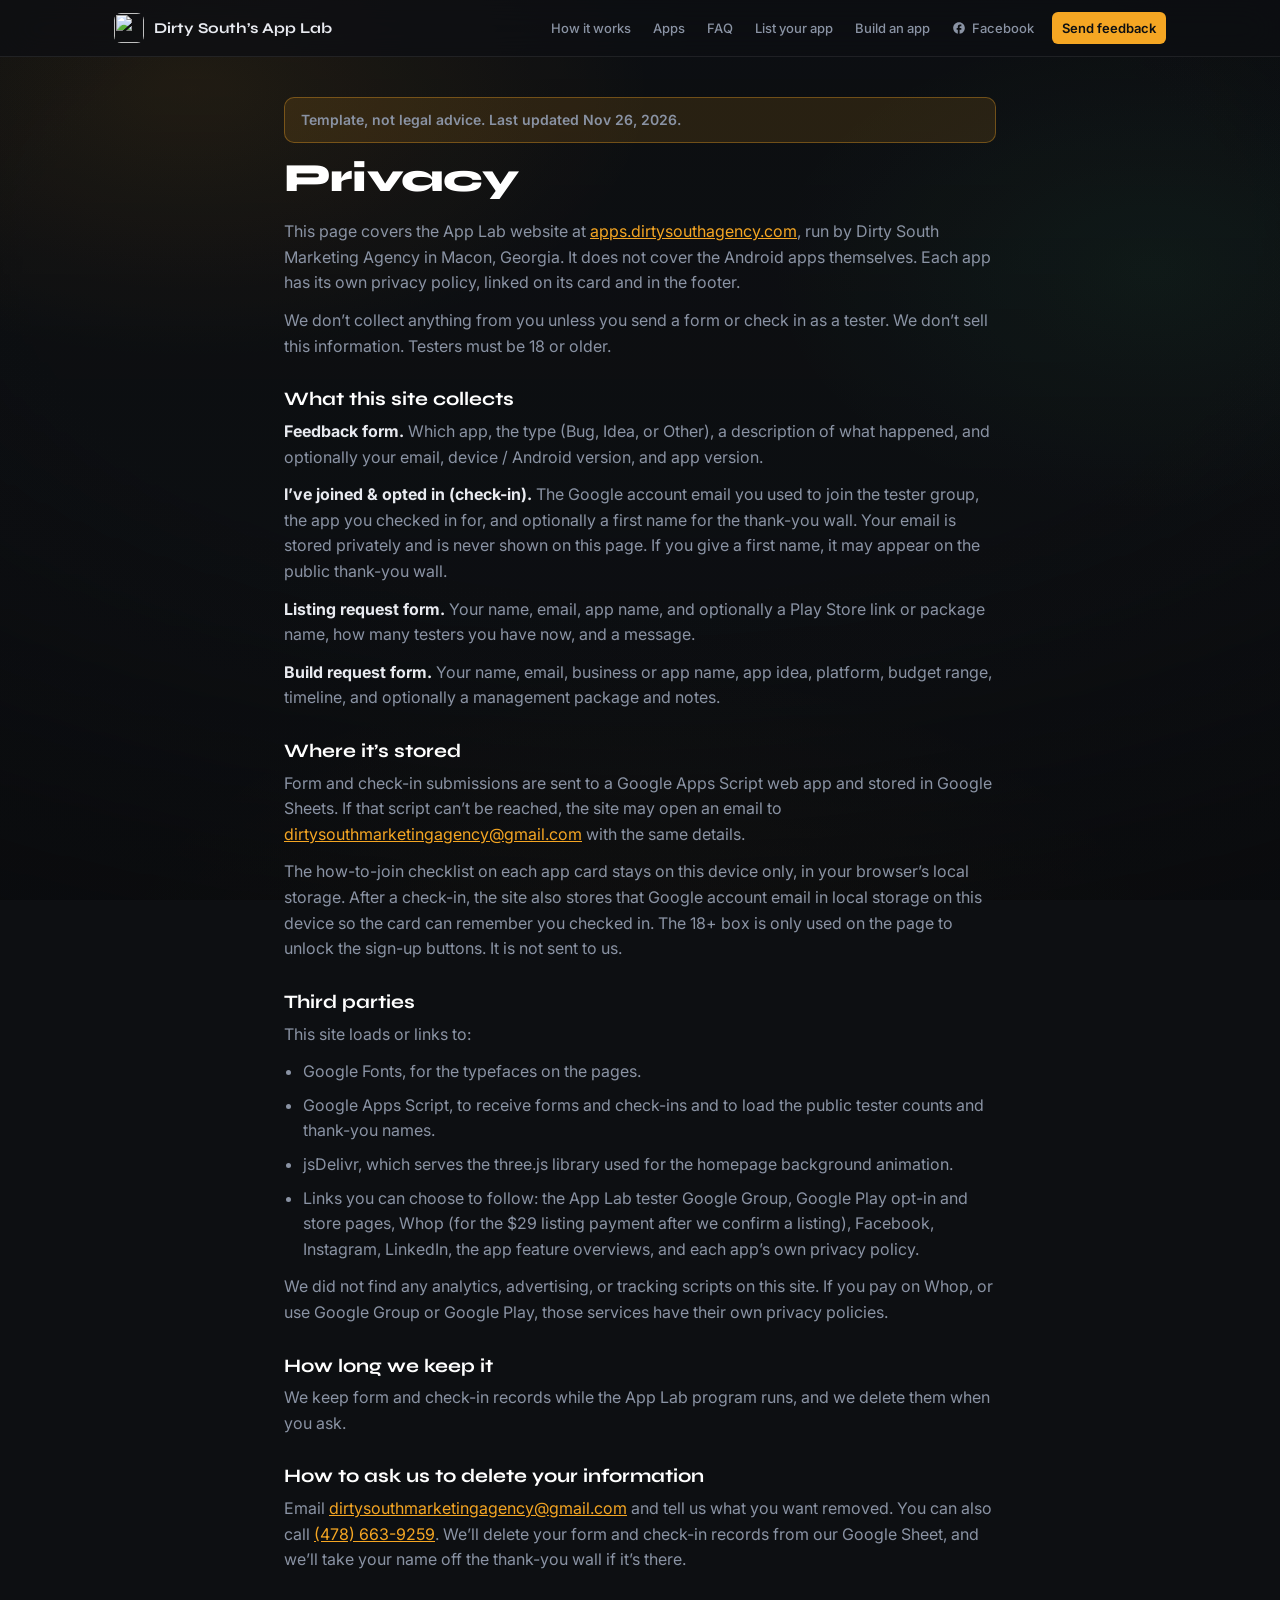
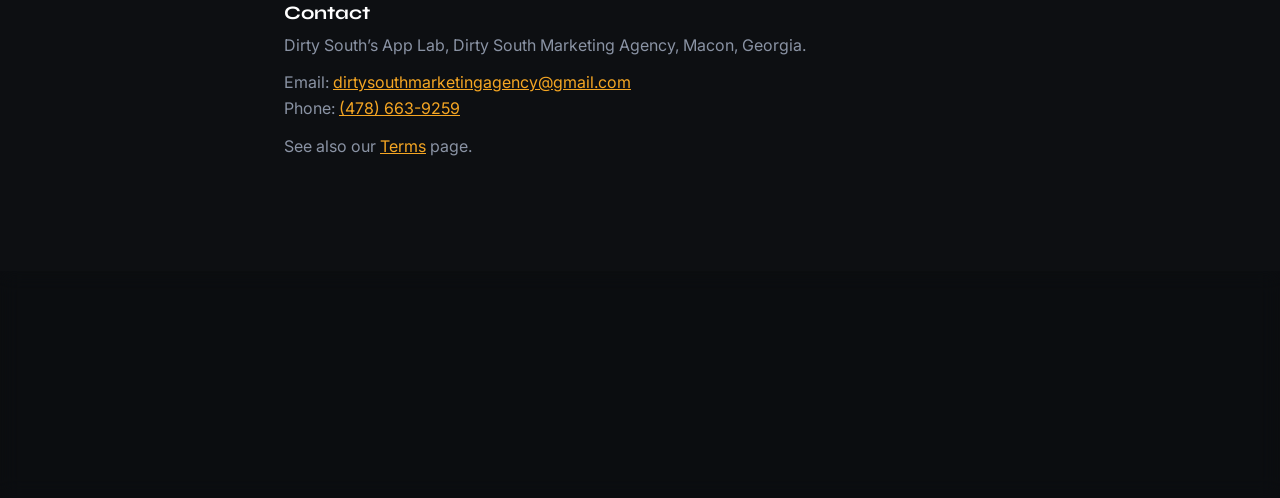
==== privacy/index.html @ a00212b9 "Add Terms and Privacy pages Draft pages for testers and App Lab listings, linked from the footer. Th" ====
<!DOCTYPE html>
<html lang="en">
<head>
  <meta charset="utf-8">
  <meta name="viewport" content="width=device-width, initial-scale=1, viewport-fit=cover">
  <meta name="color-scheme" content="dark">
  <link rel="icon" type="image/png" sizes="32x32" href="../assets/favicon-32.png">
  <link rel="icon" type="image/png" sizes="64x64" href="../assets/favicon-64.png">
  <link rel="apple-touch-icon" href="../assets/apple-touch-icon.png">
  <title>Privacy — Dirty South’s App Lab</title>
  <meta name="description" content="What Dirty South’s App Lab collects: form fields, tester check-ins, and Google Sheets storage. We don’t sell this information. This page is a template, not legal advice.">
  <link rel="canonical" href="https://apps.dirtysouthagency.com/privacy/">
  <meta property="og:type" content="website">
  <meta property="og:locale" content="en_US">
  <meta property="og:site_name" content="Dirty South’s App Lab">
  <meta property="og:title" content="Privacy — Dirty South’s App Lab">
  <meta property="og:description" content="What Dirty South’s App Lab collects: form fields, tester check-ins, and Google Sheets storage. We don’t sell this information. This page is a template, not legal advice.">
  <meta property="og:url" content="https://apps.dirtysouthagency.com/privacy/">
  <meta property="og:image" content="https://apps.dirtysouthagency.com/assets/applab-logo.png">
  <meta property="og:image:alt" content="Dirty South’s App Lab logo">
  <meta name="twitter:card" content="summary_large_image">
  <meta name="twitter:title" content="Privacy — Dirty South’s App Lab">
  <meta name="twitter:description" content="What Dirty South’s App Lab collects: form fields, tester check-ins, and Google Sheets storage. We don’t sell this information. This page is a template, not legal advice.">
  <meta name="twitter:image" content="https://apps.dirtysouthagency.com/assets/applab-logo.png">
  <link rel="preconnect" href="https://fonts.googleapis.com">
  <link rel="preconnect" href="https://fonts.gstatic.com" crossorigin>
  <link href="https://fonts.googleapis.com/css2?family=Inter:wght@400;500;600;700&family=Syne:wght@700;800&display=swap" rel="stylesheet">
  <link rel="stylesheet" href="../assets/legal.css">
</head>
<body>
  <div class="bg-fallback" aria-hidden="true"></div>
  <div class="bg-vignette" aria-hidden="true"></div>
  <a href="#content" class="skip-link">Skip to content</a>

  <nav class="site-nav" aria-label="Page">
    <div class="nav-inner">
      <a href="../" class="nav-brand">
        <img src="../assets/applab-logo-256.png" width="30" height="30" alt="">
        Dirty South’s App Lab
      </a>
      <div class="nav-links">
        <a href="../#how">How it works</a>
        <a href="../#apps-section">Apps</a>
        <a href="../#faq">FAQ</a>
        <a href="../#list">List your app</a>
        <a href="../#build">Build an app</a>
        <a class="social-link" href="https://www.facebook.com/profile.php?id=61596920212174" target="_blank" rel="noopener noreferrer"><svg xmlns="http://www.w3.org/2000/svg" viewBox="0 0 24 24" aria-hidden="true"><path d="M22 12c0-5.52-4.48-10-10-10S2 6.48 2 12c0 4.84 3.44 8.87 8 9.8V15H8v-3h2V9.5C10 7.57 11.57 6 13.5 6H16v3h-2c-.55 0-1 .45-1 1v2h3v3h-3v6.95c5.05-.5 9-4.76 9-9.95z"/></svg>Facebook</a>
        <a class="nav-feedback" href="../#feedback">Send feedback</a>
      </div>
    </div>
  </nav>

  <main id="content" class="legal">
    <div class="wrap">
      <p class="legal-notice">Template, not legal advice. Last updated Nov 26, 2026.</p>
      <h1>Privacy</h1>
      <p>This page covers the App Lab website at <a href="https://apps.dirtysouthagency.com/">apps.dirtysouthagency.com</a>, run by Dirty South Marketing Agency in Macon, Georgia. It does not cover the Android apps themselves. Each app has its own privacy policy, linked on its card and in the footer.</p>
      <p>We don’t collect anything from you unless you send a form or check in as a tester. We don’t sell this information. Testers must be 18 or older.</p>

      <h2>What this site collects</h2>
      <p><strong>Feedback form.</strong> Which app, the type (Bug, Idea, or Other), a description of what happened, and optionally your email, device / Android version, and app version.</p>
      <p><strong>I’ve joined &amp; opted in (check-in).</strong> The Google account email you used to join the tester group, the app you checked in for, and optionally a first name for the thank-you wall. Your email is stored privately and is never shown on this page. If you give a first name, it may appear on the public thank-you wall.</p>
      <p><strong>Listing request form.</strong> Your name, email, app name, and optionally a Play Store link or package name, how many testers you have now, and a message.</p>
      <p><strong>Build request form.</strong> Your name, email, business or app name, app idea, platform, budget range, timeline, and optionally a management package and notes.</p>

      <h2>Where it’s stored</h2>
      <p>Form and check-in submissions are sent to a Google Apps Script web app and stored in Google Sheets. If that script can’t be reached, the site may open an email to <a href="mailto:dirtysouthmarketingagency@gmail.com">dirtysouthmarketingagency@gmail.com</a> with the same details.</p>
      <p>The how-to-join checklist on each app card stays on this device only, in your browser’s local storage. After a check-in, the site also stores that Google account email in local storage on this device so the card can remember you checked in. The 18+ box is only used on the page to unlock the sign-up buttons. It is not sent to us.</p>

      <h2>Third parties</h2>
      <p>This site loads or links to:</p>
      <ul>
        <li>Google Fonts, for the typefaces on the pages.</li>
        <li>Google Apps Script, to receive forms and check-ins and to load the public tester counts and thank-you names.</li>
        <li>jsDelivr, which serves the three.js library used for the homepage background animation.</li>
        <li>Links you can choose to follow: the App Lab tester Google Group, Google Play opt-in and store pages, Whop (for the $29 listing payment after we confirm a listing), Facebook, Instagram, LinkedIn, the app feature overviews, and each app’s own privacy policy.</li>
      </ul>
      <p>We did not find any analytics, advertising, or tracking scripts on this site. If you pay on Whop, or use Google Group or Google Play, those services have their own privacy policies.</p>

      <h2>How long we keep it</h2>
      <!-- TODO: Dreke, confirm how long records are kept. This draft does not invent a numbered retention period. -->
      <p>We keep form and check-in records while the App Lab program runs, and we delete them when you ask.</p>

      <h2>How to ask us to delete your information</h2>
      <p>Email <a href="mailto:dirtysouthmarketingagency@gmail.com">dirtysouthmarketingagency@gmail.com</a> and tell us what you want removed. You can also call <a href="tel:+14786639259">(478) 663-9259</a>. We’ll delete your form and check-in records from our Google Sheet, and we’ll take your name off the thank-you wall if it’s there.</p>

      <h2>Contact</h2>
      <p>Dirty South’s App Lab, Dirty South Marketing Agency, Macon, Georgia.</p>
      <p>Email: <a href="mailto:dirtysouthmarketingagency@gmail.com">dirtysouthmarketingagency@gmail.com</a><br>
      Phone: <a href="tel:+14786639259">(478) 663-9259</a></p>
      <p>See also our <a href="../terms/">Terms</a> page.</p>
    </div>
  </main>

  <footer>
    <div class="footer-inner">
      <div class="footer-top">
        <div class="footer-brand"><img src="../assets/applab-logo-256.png" width="24" height="24" alt="">Built by Dirty South Marketing Agency, Macon GA</div>
        <div class="footer-nav">
          <a href="../#apps-section">Test apps</a>
          <a href="../#list">List your app</a>
          <a href="../#build">Build an app</a>
          <a href="../#faq">FAQ</a>
          <a href="../terms/">Terms</a>
          <a href="../privacy/" aria-current="page">Privacy</a>
          <nav class="social-links footer-social" aria-label="Social media">
            <a class="social-link" href="https://www.facebook.com/profile.php?id=61596920212174" target="_blank" rel="noopener noreferrer"><svg xmlns="http://www.w3.org/2000/svg" viewBox="0 0 24 24" aria-hidden="true"><path d="M22 12c0-5.52-4.48-10-10-10S2 6.48 2 12c0 4.84 3.44 8.87 8 9.8V15H8v-3h2V9.5C10 7.57 11.57 6 13.5 6H16v3h-2c-.55 0-1 .45-1 1v2h3v3h-3v6.95c5.05-.5 9-4.76 9-9.95z"/></svg>Facebook</a>
            <a class="social-link" href="https://www.instagram.com/dirtysouth.agency/" target="_blank" rel="noopener noreferrer"><svg xmlns="http://www.w3.org/2000/svg" viewBox="0 0 24 24" aria-hidden="true"><path d="M7.8 2h8.4C19.4 2 22 4.6 22 7.8v8.4a5.8 5.8 0 0 1-5.8 5.8H7.8C4.6 22 2 19.4 2 16.2V7.8A5.8 5.8 0 0 1 7.8 2m-.2 2A3.6 3.6 0 0 0 4 7.6v8.8C4 18.39 5.61 20 7.6 20h8.8a3.6 3.6 0 0 0 3.6-3.6V7.6C20 5.61 18.39 4 16.4 4H7.6m9.65 1.5a1.25 1.25 0 0 1 1.25 1.25A1.25 1.25 0 0 1 17.25 8 1.25 1.25 0 0 1 16 6.75a1.25 1.25 0 0 1 1.25-1.25M12 7a5 5 0 0 1 5 5 5 5 0 0 1-5 5 5 5 0 0 1-5-5 5 5 0 0 1 5-5m0 2a3 3 0 0 0-3 3 3 3 0 0 0 3 3 3 3 0 0 0 3-3 3 3 0 0 0-3-3z"/></svg>Instagram</a>
            <a class="social-link" href="https://www.linkedin.com/company/dirty-south-marketing-agency/" target="_blank" rel="noopener noreferrer"><svg xmlns="http://www.w3.org/2000/svg" viewBox="0 0 24 24" aria-hidden="true"><path d="M6.5 21.5h-4V8h4v13.5zM4.5 6.5C3.12 6.5 2 5.38 2 4s1.12-2.5 2.5-2.5S7 2.62 7 4 5.88 6.5 4.5 6.5zM21.5 21.5h-4v-6.6c0-1.57-.03-3.59-2.19-3.59-2.19 0-2.52 1.71-2.52 3.48v6.71h-4V8h3.84v1.84h.05c.53-1.01 1.84-2.08 3.79-2.08 4.05 0 4.8 2.67 4.8 6.13v7.61z"/></svg>LinkedIn</a>
          </nav>
        </div>
      </div>
      <p class="footer-meta">Support: <a href="mailto:dirtysouthmarketingagency@gmail.com">dirtysouthmarketingagency@gmail.com</a></p>
      <div class="footer-privacy"><span>Privacy policies</span><p class="footer-links">
          <a href="https://dreke20.github.io/whispers26-legal/shrinkpro/privacy.html" target="_blank" rel="noopener noreferrer">ShrinkPro</a>
          <a href="https://dreke20.github.io/SparkQuest/privacy.html" target="_blank" rel="noopener noreferrer">SparkQuest: Date &amp; Co-Op Quests</a>
          <a href="https://dreke20.github.io/whispers26-legal/privacy-policy.html" target="_blank" rel="noopener noreferrer">Whispers &amp; Warnings</a>
          <a href="https://oracalum.netlify.app/privacy" target="_blank" rel="noopener noreferrer">Oraculum: Sacred AI Tarot</a>
          <a href="https://prismbook.dirtysouthagency.com/privacy" target="_blank" rel="noopener noreferrer">PrismBook: Booking Preview</a>
        </p></div>
    </div>
  </footer>
</body>
</html>
---- assets/legal.css ----
:root {
  --bg: #0d0f12;
  --bg2: #13161b;
  --bg3: #1a1e25;
  --border: rgba(255,255,255,0.08);
  --text: #e8eaf0;
  --text-muted: #8a93a4;
  --text-faint: #7f8898;
  --accent: #f5a623;
  --accent-dim: rgba(245,166,35,0.12);
  --accent-hover: #ffc14d;
  --green: #3dba7a;
  --radius: 10px;
  --radius-lg: 16px;
  --glass-border: rgba(255,255,255,0.09);
  color-scheme: dark;
}
*, *::before, *::after { box-sizing: border-box; margin: 0; padding: 0; }
html { scroll-behavior: smooth; scroll-padding-top: 70px; background: var(--bg); }
body {
  background: transparent; color: var(--text); position: relative;
  font-family: 'Inter', system-ui, -apple-system, "Segoe UI", Roboto, sans-serif;
  font-size: 16px; line-height: 1.6; -webkit-font-smoothing: antialiased;
}
img { max-width: 100%; }
a { color: var(--accent); }
strong { color: var(--text); }
.wrap { max-width: 760px; margin: 0 auto; padding: 0 24px; }

.bg-fallback, .bg-vignette { position: fixed; inset: 0; pointer-events: none; }
.bg-fallback {
  z-index: -3;
  background:
    radial-gradient(60% 50% at 15% 10%, rgba(245,166,35,.10), transparent 60%),
    radial-gradient(50% 45% at 90% 30%, rgba(61,186,122,.08), transparent 60%),
    radial-gradient(70% 60% at 50% 110%, rgba(245,166,35,.06), transparent 60%),
    var(--bg);
}
.bg-vignette {
  z-index: -1;
  background:
    radial-gradient(120% 90% at 50% 30%, transparent 40%, rgba(8,9,11,.72) 100%),
    linear-gradient(180deg, rgba(13,15,18,.15), rgba(13,15,18,.35));
}

.site-nav {
  position: sticky; top: 0; z-index: 100;
  background: rgba(13,15,18,.78);
  backdrop-filter: blur(18px); -webkit-backdrop-filter: blur(18px);
  border-bottom: 1px solid var(--border);
}
.nav-inner {
  max-width: 1100px; margin: 0 auto; padding: 0 24px;
  display: flex; align-items: center; justify-content: space-between; gap: 16px;
  min-height: 56px;
}
.nav-brand {
  display: flex; align-items: center; gap: 10px; flex-shrink: 0;
  font-family: 'Syne', sans-serif; font-weight: 700; font-size: 15px;
  color: var(--text); text-decoration: none;
}
.nav-brand img { width: 30px; height: 30px; border-radius: 7px; }
.nav-links { display: flex; gap: 2px; align-items: center; }
.nav-links a {
  color: var(--text-muted); text-decoration: none; white-space: nowrap;
  font-size: 13px; font-weight: 500; padding: 6px 10px; border-radius: 6px;
  transition: color .15s, background .15s;
}
.nav-links a:hover { color: var(--text); background: var(--bg3); }
.nav-links a.nav-feedback { background: var(--accent); color: #0d0f12; font-weight: 600; margin-left: 6px; }
.nav-links a.nav-feedback:hover { background: var(--accent-hover); }
.social-link { display: inline-flex; align-items: center; gap: 6px; }
.social-link svg { width: 14px; height: 14px; flex-shrink: 0; fill: currentColor; }
.social-links { display: flex; flex-wrap: wrap; align-items: center; gap: 4px; }
.social-links .social-link {
  min-height: 44px; min-width: 44px; padding: 0 12px;
  color: var(--text-faint); font-size: 13px; font-weight: 500;
  text-decoration: none; border-radius: 6px;
  transition: color .15s, background .15s;
}
.social-links .social-link:hover { color: var(--text-muted); background: var(--bg3); }
.footer-social { margin-left: 4px; }

.skip-link {
  position: absolute; top: -100px; left: 16px; background: var(--accent); color: #000;
  padding: 8px 14px; border-radius: 0 0 8px 8px; font-size: 13px; font-weight: 600; text-decoration: none; z-index: 999;
}
.skip-link:focus { top: 0; }

a:focus-visible {
  outline: 2px solid var(--accent); outline-offset: 3px;
  box-shadow: 0 0 0 5px rgba(245,166,35,.2);
}

.legal { padding: 40px 0 80px; }
.legal-notice {
  background: var(--accent-dim);
  border: 1px solid rgba(245,166,35,.35);
  color: var(--text);
  padding: 12px 16px;
  border-radius: var(--radius);
  font-size: 14px;
  font-weight: 600;
  line-height: 1.45;
  margin-bottom: 20px;
}
.legal h1 {
  font-family: 'Syne', sans-serif;
  font-size: clamp(28px, 6vw, 40px);
  font-weight: 800;
  letter-spacing: -.02em;
  line-height: 1.15;
  color: #fff;
  margin: 0 0 18px;
}
.legal h2 {
  font-family: 'Syne', sans-serif;
  font-size: 19px;
  font-weight: 700;
  color: #fff;
  margin: 28px 0 8px;
  line-height: 1.25;
}
.legal p { color: var(--text-muted); margin: 0 0 12px; }
.legal ul { margin: 0 0 12px; padding-left: 1.2em; color: var(--text-muted); }
.legal li { margin: 0 0 8px; }
.legal li:last-child { margin-bottom: 0; }

footer {
  border-top: 1px solid var(--glass-border);
  padding: 32px 24px 40px;
  margin-top: 20px;
  background: rgba(10,12,15,.6);
  -webkit-backdrop-filter: blur(10px);
  backdrop-filter: blur(10px);
}
.footer-inner { max-width: 1100px; margin: 0 auto; display: grid; gap: 14px; }
.footer-top { display: flex; justify-content: space-between; align-items: center; flex-wrap: wrap; gap: 16px; }
.footer-brand { display: flex; align-items: center; gap: 10px; font-family: 'Syne', sans-serif; font-weight: 700; font-size: 14px; color: var(--text-muted); }
.footer-brand img { width: 24px; height: 24px; border-radius: 5px; }
.footer-nav, .footer-links { display: flex; gap: 8px 20px; align-items: center; flex-wrap: wrap; }
.footer-nav a, .footer-links a { color: var(--text-faint); font-size: 13px; text-decoration: none; transition: color .15s; }
.footer-nav a:hover, .footer-links a:hover { color: var(--text-muted); }
.footer-nav a[aria-current="page"] { color: var(--text); }
.footer-meta { font-size: 13px; color: var(--text-faint); }
.footer-meta a { color: var(--text-muted); }
.footer-privacy { display: flex; gap: 8px 14px; flex-wrap: wrap; align-items: center; font-size: 13px; color: var(--text-faint); }
.footer-privacy > span { font-weight: 600; color: var(--text-muted); }

@media (max-width: 760px) {
  .nav-inner { flex-direction: column; align-items: stretch; gap: 0; padding: 8px 16px 6px; }
  .nav-links { overflow-x: auto; -webkit-overflow-scrolling: touch; scrollbar-width: none; padding: 6px 0 2px; }
  .nav-links::-webkit-scrollbar { display: none; }
  .nav-links a { font-size: 12.5px; padding: 6px 9px; }
  html { scroll-padding-top: 100px; }
  .footer-social { margin-left: 0; flex-basis: 100%; }
  .wrap { padding: 0 20px; }
  .legal { padding: 28px 0 64px; }
}
@media (prefers-reduced-motion: reduce) {
  html { scroll-behavior: auto; }
  * { animation: none !important; transition: none !important; }
}
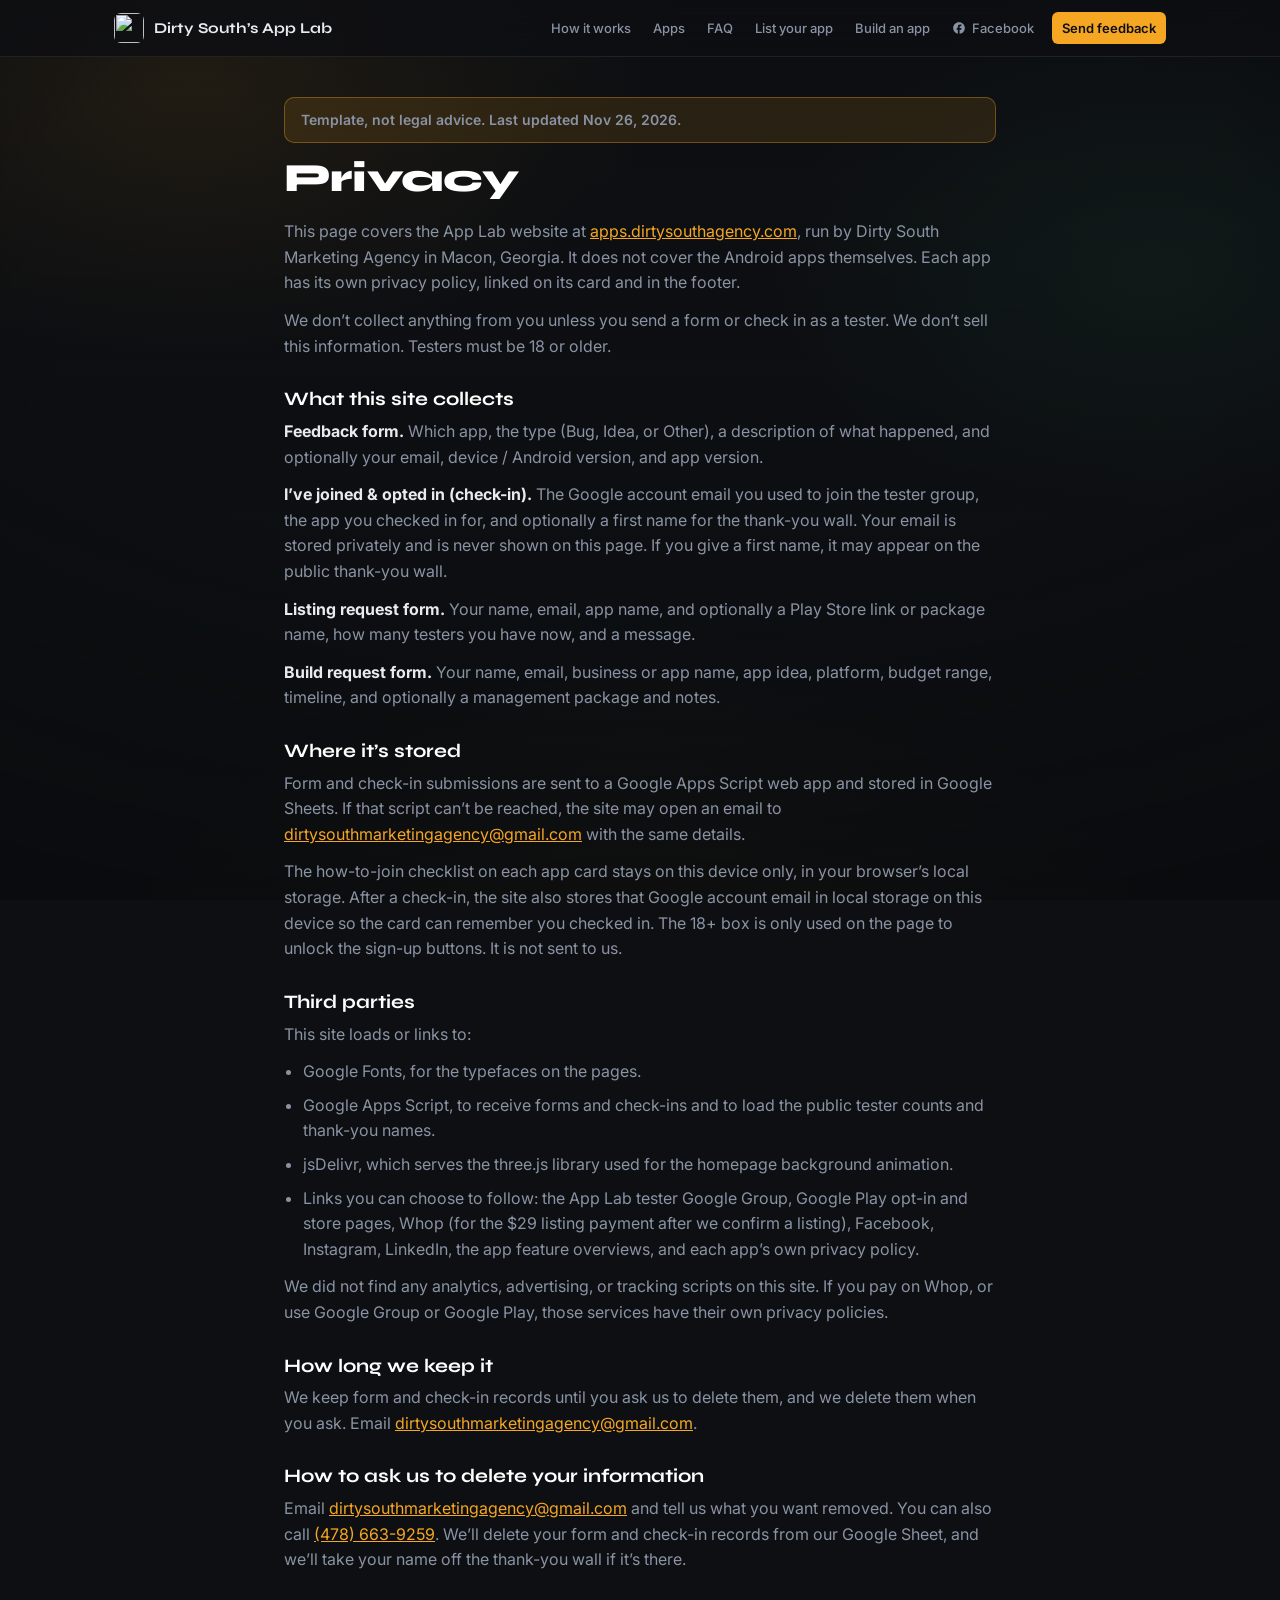
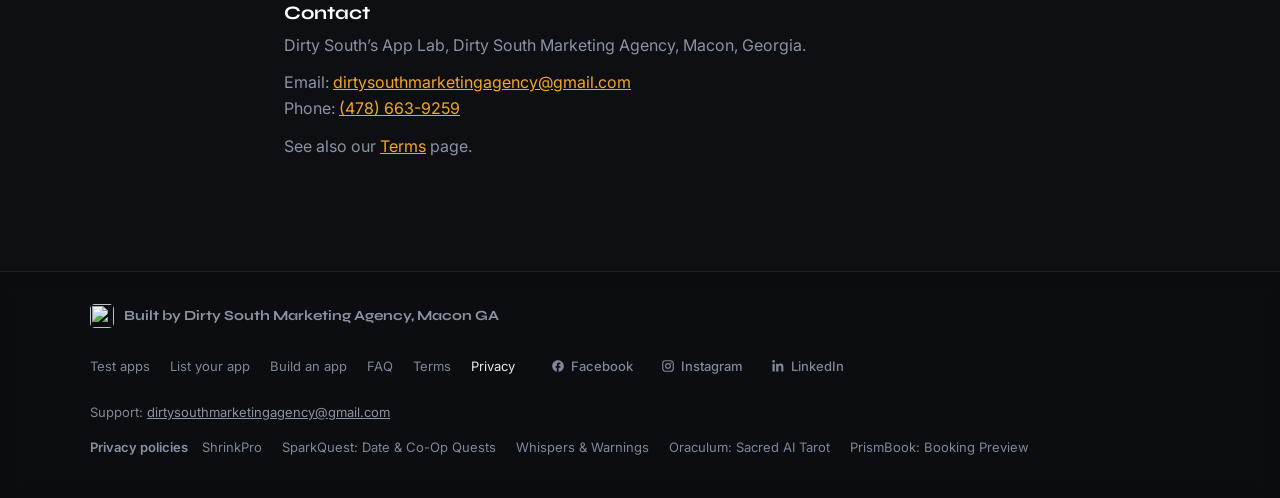
==== commit 6a6fe86b: "Set refund and data deletion policy The $29 App Lab Listing fee is non-refundable and all sales are " ====
--- a/privacy/index.html
+++ b/privacy/index.html
@@ -78,8 +78,7 @@
       <p>We did not find any analytics, advertising, or tracking scripts on this site. If you pay on Whop, or use Google Group or Google Play, those services have their own privacy policies.</p>
 
       <h2>How long we keep it</h2>
-      <!-- TODO: Dreke, confirm how long records are kept. This draft does not invent a numbered retention period. -->
-      <p>We keep form and check-in records while the App Lab program runs, and we delete them when you ask.</p>
+      <p>We keep form and check-in records until you ask us to delete them, and we delete them when you ask. Email <a href="mailto:dirtysouthmarketingagency@gmail.com">dirtysouthmarketingagency@gmail.com</a>.</p>
 
       <h2>How to ask us to delete your information</h2>
       <p>Email <a href="mailto:dirtysouthmarketingagency@gmail.com">dirtysouthmarketingagency@gmail.com</a> and tell us what you want removed. You can also call <a href="tel:+14786639259">(478) 663-9259</a>. We’ll delete your form and check-in records from our Google Sheet, and we’ll take your name off the thank-you wall if it’s there.</p>
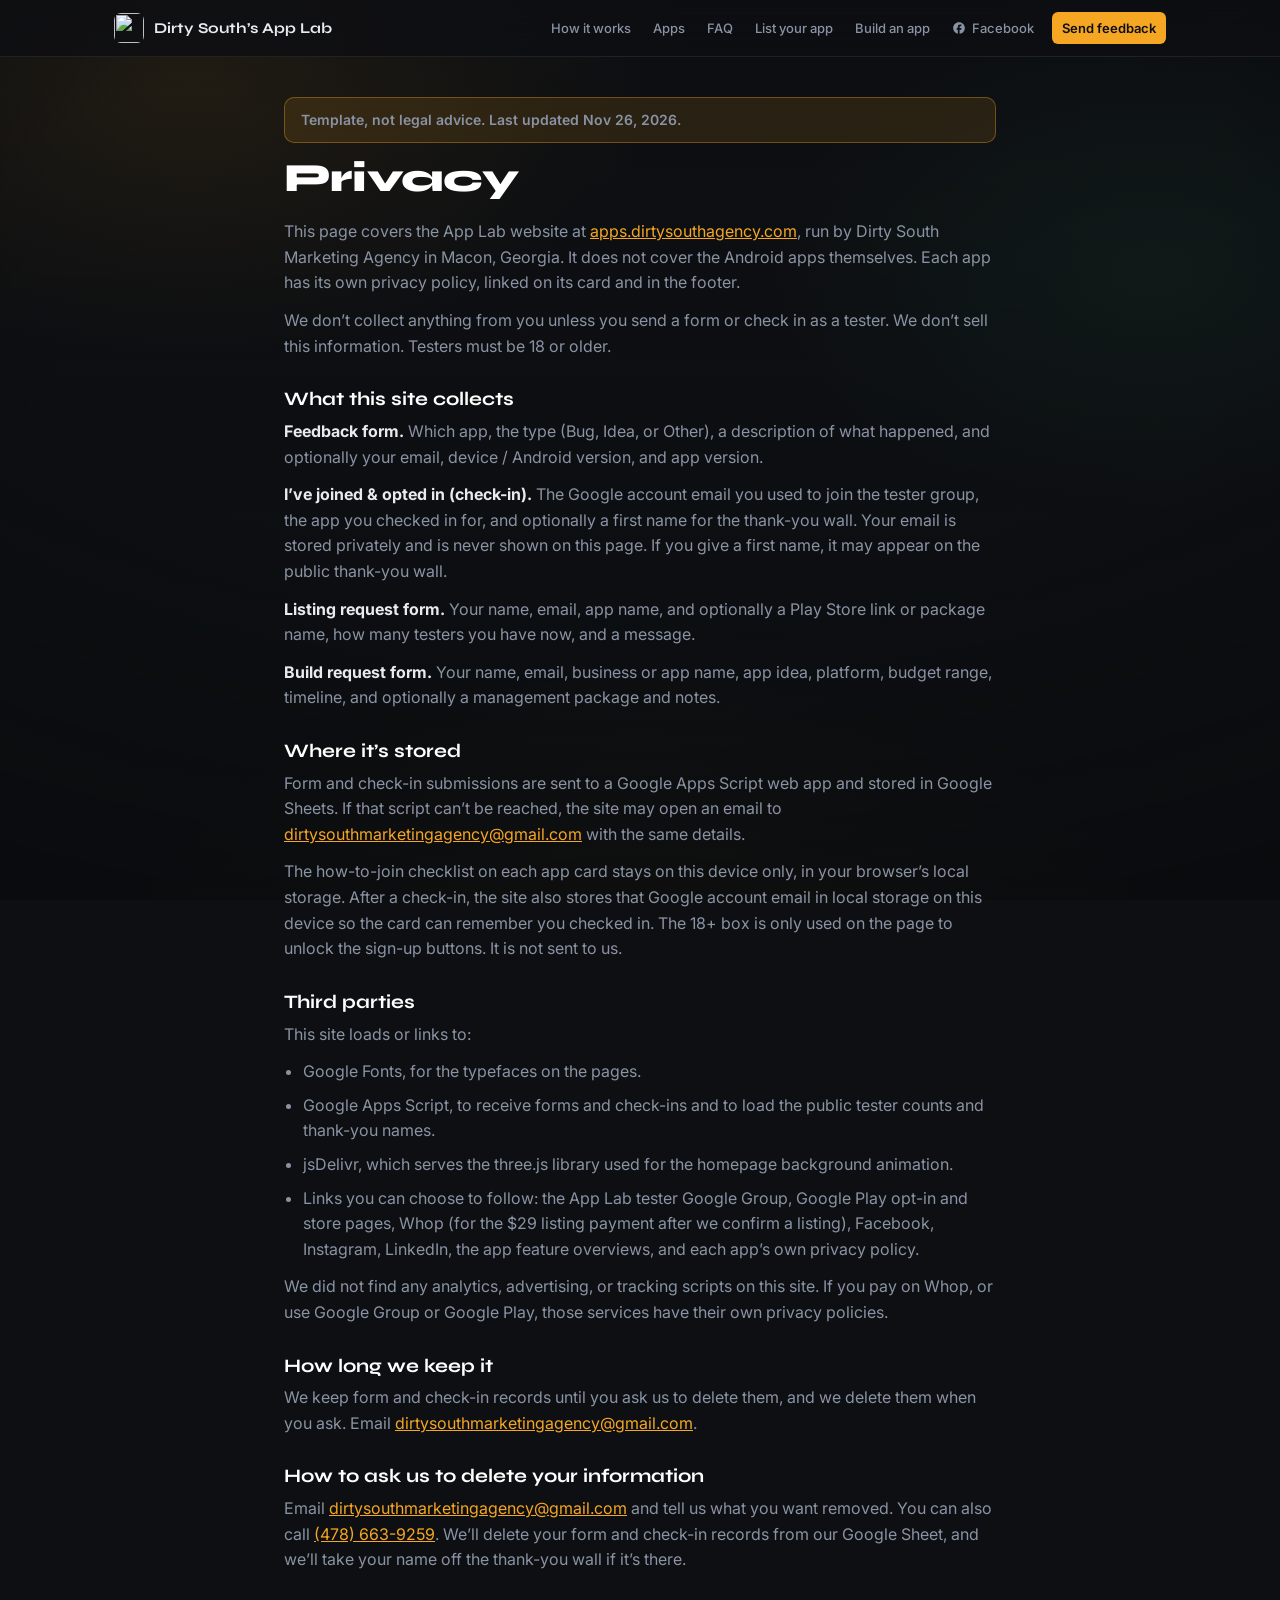
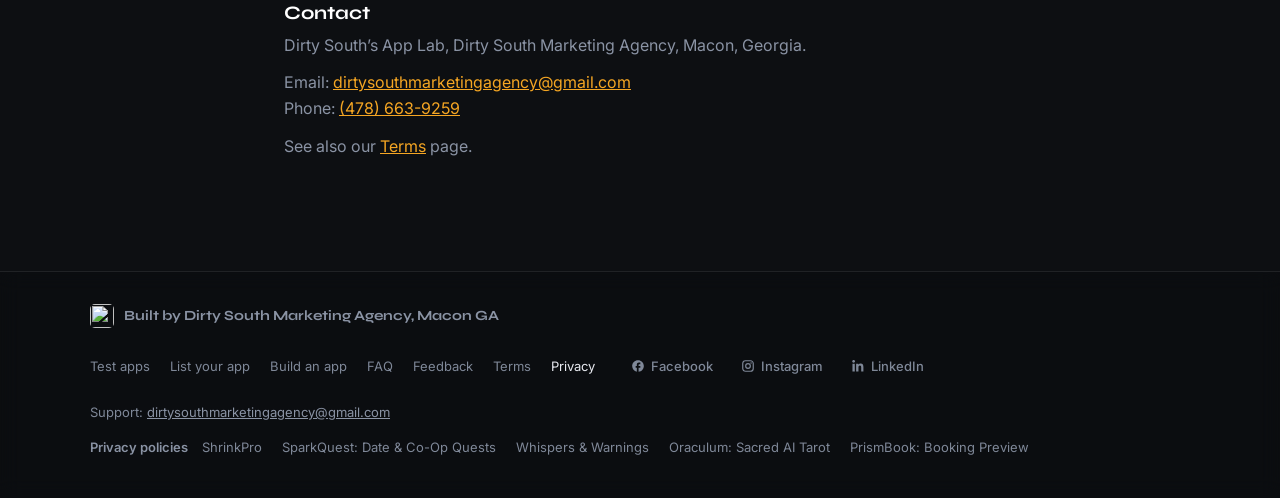
==== commit 4adbe29f: "Add a tester Feedback page with Discord and email Play only allows one feedback URL, so this page of" ====
--- a/privacy/index.html
+++ b/privacy/index.html
@@ -45,7 +45,7 @@
         <a href="../#list">List your app</a>
         <a href="../#build">Build an app</a>
         <a class="social-link" href="https://www.facebook.com/profile.php?id=61596920212174" target="_blank" rel="noopener noreferrer"><svg xmlns="http://www.w3.org/2000/svg" viewBox="0 0 24 24" aria-hidden="true"><path d="M22 12c0-5.52-4.48-10-10-10S2 6.48 2 12c0 4.84 3.44 8.87 8 9.8V15H8v-3h2V9.5C10 7.57 11.57 6 13.5 6H16v3h-2c-.55 0-1 .45-1 1v2h3v3h-3v6.95c5.05-.5 9-4.76 9-9.95z"/></svg>Facebook</a>
-        <a class="nav-feedback" href="../#feedback">Send feedback</a>
+        <a class="nav-feedback" href="../feedback/">Send feedback</a>
       </div>
     </div>
   </nav>
@@ -100,6 +100,7 @@
           <a href="../#list">List your app</a>
           <a href="../#build">Build an app</a>
           <a href="../#faq">FAQ</a>
+          <a href="../feedback/">Feedback</a>
           <a href="../terms/">Terms</a>
           <a href="../privacy/" aria-current="page">Privacy</a>
           <nav class="social-links footer-social" aria-label="Social media">
--- a/assets/legal.css
+++ b/assets/legal.css
@@ -147,7 +147,73 @@
 .footer-privacy { display: flex; gap: 8px 14px; flex-wrap: wrap; align-items: center; font-size: 13px; color: var(--text-faint); }
 .footer-privacy > span { font-weight: 600; color: var(--text-muted); }
 
+
+.btn {
+  display: inline-flex; align-items: center; justify-content: center; gap: 8px;
+  min-height: 44px; padding: 11px 22px; border-radius: var(--radius);
+  font: inherit; font-size: 14px; font-weight: 600; line-height: 1.3;
+  text-decoration: none; text-align: center; cursor: pointer;
+  color: var(--text); background: transparent; border: 1px solid rgba(255,255,255,.16);
+  transition: background .15s, color .15s, border-color .15s, transform .1s;
+}
+.btn:hover { background: var(--bg3); }
+.btn:active { transform: scale(.97); }
+.btn-primary { background: var(--accent); color: #0d0f12; border-color: var(--accent); }
+.btn-primary:hover { background: var(--accent-hover); border-color: var(--accent-hover); }
+
+.choice-grid {
+  display: grid;
+  grid-template-columns: 1fr 1fr;
+  gap: 14px;
+  margin: 16px 0 28px;
+}
+.choice-card {
+  background: rgba(19,22,27,.7);
+  border: 1px solid var(--glass-border);
+  border-radius: var(--radius-lg);
+  padding: 20px;
+  display: flex;
+  flex-direction: column;
+  gap: 10px;
+}
+.choice-card h2 { margin: 0; }
+.choice-card p { margin: 0; }
+.choice-card .btn { align-self: start; margin-top: 6px; }
+.feedback-app-note {
+  background: var(--accent-dim);
+  border: 1px solid rgba(245,166,35,.35);
+  color: var(--text);
+  padding: 12px 16px;
+  border-radius: var(--radius);
+  font-size: 14px;
+  font-weight: 600;
+  line-height: 1.45;
+  margin-bottom: 16px;
+}
+.app-list {
+  list-style: none;
+  padding: 0;
+  margin: 0 0 16px;
+  display: flex;
+  flex-wrap: wrap;
+  gap: 8px;
+}
+.app-list li {
+  background: var(--bg3);
+  border: 1px solid var(--border);
+  border-radius: 999px;
+  padding: 8px 14px;
+  font-size: 14px;
+  color: var(--text);
+}
+.app-list li.is-current {
+  border-color: var(--accent);
+  background: var(--accent-dim);
+  font-weight: 600;
+}
 @media (max-width: 760px) {
+  .choice-grid { grid-template-columns: 1fr; }
+  .choice-card .btn { align-self: stretch; }
   .nav-inner { flex-direction: column; align-items: stretch; gap: 0; padding: 8px 16px 6px; }
   .nav-links { overflow-x: auto; -webkit-overflow-scrolling: touch; scrollbar-width: none; padding: 6px 0 2px; }
   .nav-links::-webkit-scrollbar { display: none; }
